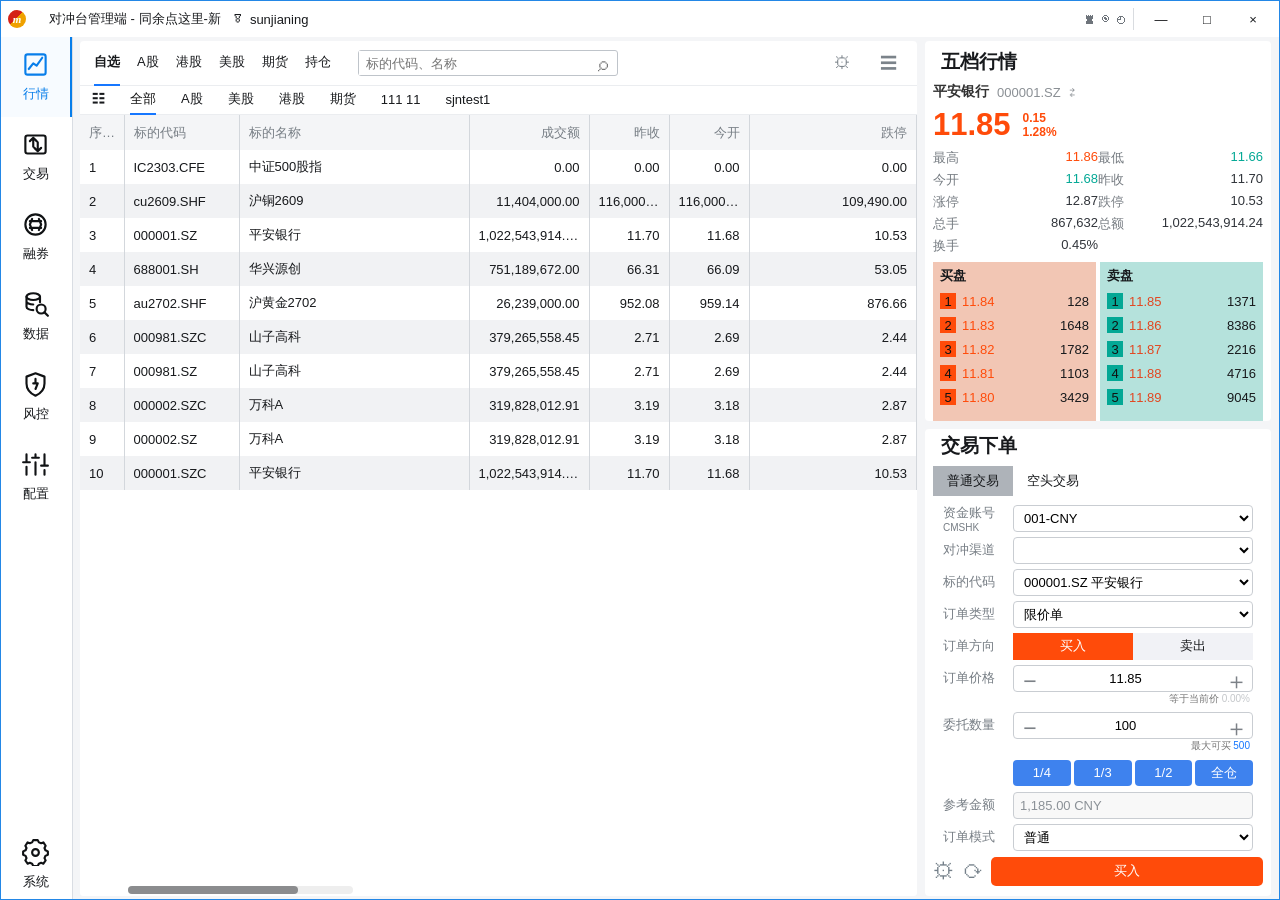
==== normal/index.html @ 076e8a4a "Update OMS field order and licence behavior" ====
<!doctype html>
<html lang="zh-CN">
  <head>
    <meta charset="UTF-8" />
    <meta name="viewport" content="width=device-width, initial-scale=1.0" />
    <title>对冲台管理端 · 普通版</title>
    <link rel="stylesheet" href="styles.css?v=20260914" />
  </head>
  <body>
    <div class="app-shell">
      <header class="titlebar">
        <span class="brand-mark">m</span>
        <span class="app-title">对冲台管理端 - 同余点这里-新</span>
        <span class="user-icon" aria-hidden="true">♙</span>
        <span class="user-name">sunjianing</span>
        <span class="title-spacer"></span>
        <span class="status-icon" aria-hidden="true">♜</span>
        <span class="status-icon" aria-hidden="true">◉</span>
        <span class="status-icon" aria-hidden="true">◴</span>
        <span class="title-divider"></span>
        <button class="window-button" aria-label="最小化">—</button>
        <button class="window-button" aria-label="最大化">□</button>
        <button class="window-button close" aria-label="关闭">×</button>
      </header>

      <div class="workspace">
        <aside class="sidebar" aria-label="主导航">
          <div class="nav-stack">
            <button class="nav-item active" data-section="行情">
              <svg viewBox="0 0 24 24" aria-hidden="true"><rect x="3" y="3" width="18" height="18" rx="2"/><path d="m6 16 4-5 3 2 5-7"/></svg>
              <span>行情</span>
            </button>
            <button class="nav-item" data-section="交易">
              <svg viewBox="0 0 24 24" aria-hidden="true"><rect x="3" y="4" width="18" height="16" rx="2"/><path d="m7 9 3-3 3 3M10 6v8M17 15l-3 3-3-3M14 18v-8"/></svg>
              <span>交易</span>
            </button>
            <button class="nav-item" data-section="融券">
              <svg viewBox="0 0 24 24" aria-hidden="true"><circle cx="12" cy="12" r="9"/><path d="M7 9h10M7 15h10M9 7l-2 5 2 5M15 7l2 5-2 5"/></svg>
              <span>融券</span>
            </button>
            <button class="nav-item" data-section="数据">
              <svg viewBox="0 0 24 24" aria-hidden="true"><ellipse cx="10" cy="5" rx="6" ry="3"/><path d="M4 5v9c0 1.7 2.7 3 6 3M16 5v5M4 9c0 1.7 2.7 3 6 3"/><circle cx="17" cy="16" r="4"/><path d="m20 19 3 3"/></svg>
              <span>数据</span>
            </button>
            <button class="nav-item" data-section="风控">
              <svg viewBox="0 0 24 24" aria-hidden="true"><path d="M12 2 4 5v6c0 5 3.4 8.8 8 11 4.6-2.2 8-6 8-11V5l-8-3Z"/><path d="M12 7v4M10 11h4l-2 5"/></svg>
              <span>风控</span>
            </button>
            <button class="nav-item" data-section="配置">
              <svg viewBox="0 0 24 24" aria-hidden="true"><path d="M4 3v7M4 14v7M12 3v3M12 10v11M20 3v10M20 17v4M1 10h6M9 6h6M17 13h6"/></svg>
              <span>配置</span>
            </button>
          </div>
          <button class="nav-item system" data-section="系统">
            <svg viewBox="0 0 24 24" aria-hidden="true"><path d="M9 3 10 1h4l1 2 2 .8 2-.8 2 3-1 2 .8 2L23 11v3l-2.2 1-.8 2 1 2-2 3-2-.8-2 .8-1 2h-4l-1-2-2-.8-2 .8-2-3 1-2-.8-2L1 14v-3l2.2-1 .8-2-1-2 2-3 2 .8L9 3Z"/><circle cx="12" cy="12" r="3"/></svg>
            <span>系统</span>
          </button>
        </aside>

        <main class="terminal">
          <section class="market-list">
            <div class="top-tabs">
              <button class="top-tab active">自选</button>
              <button class="top-tab">A股</button>
              <button class="top-tab">港股</button>
              <button class="top-tab">美股</button>
              <button class="top-tab">期货</button>
              <button class="top-tab">持仓</button>
              <label class="search-box">
                <input placeholder="标的代码、名称" />
                <span aria-hidden="true">⌕</span>
              </label>
              <span class="tab-spacer"></span>
              <button class="tool-button" aria-label="设置">⚙</button>
              <button class="tool-button" aria-label="更多">☰</button>
            </div>
            <div class="group-tabs">
              <button aria-label="列表">☷</button>
              <button class="active">全部</button>
              <button>A股</button>
              <button>美股</button>
              <button>港股</button>
              <button>期货</button>
              <button>111 11</button>
              <button>sjntest1</button>
            </div>
            <div class="quotes-table-wrap">
              <table class="quotes-table">
                <thead>
                  <tr><th>序列</th><th>标的代码</th><th>标的名称</th><th>成交额</th><th>昨收</th><th>今开</th><th>跌停</th></tr>
                </thead>
                <tbody id="quote-rows"></tbody>
              </table>
              <div class="scrollbar"><span></span></div>
            </div>
          </section>

          <aside class="right-panel">
            <section class="card quote-card">
              <h2>五档行情</h2>
              <div class="symbol-line"><strong id="quote-name">平安银行</strong><span id="quote-code">000001.SZ</span><span>⇄</span></div>
              <div class="headline-price"><strong id="last-price">11.85</strong><span><b>0.15</b><b>1.28%</b></span></div>
              <div class="quote-stats">
                <span>最高</span><b class="up">11.86</b><span>最低</span><b class="down">11.66</b>
                <span>今开</span><b class="down">11.68</b><span>昨收</span><b>11.70</b>
                <span>涨停</span><b>12.87</b><span>跌停</span><b>10.53</b>
                <span>总手</span><b>867,632</b><span>总额</span><b>1,022,543,914.24</b>
                <span>换手</span><b>0.45%</b>
              </div>
              <div class="depth-grid">
                <div class="depth-side buy-depth"><strong>买盘</strong><div id="buy-depth"></div></div>
                <div class="depth-side sell-depth"><strong>卖盘</strong><div id="sell-depth"></div></div>
              </div>
            </section>

            <section class="card order-card">
              <h2>交易下单</h2>
              <div class="trade-tabs"><button class="active">普通交易</button><button>空头交易</button></div>
              <form id="order-form" class="order-form">
                <label class="order-row"><span>资金账号 <small>CMSHK</small></span><select id="account"><option>001-CNY</option></select></label>
                <label class="order-row"><span>对冲渠道</span><select id="channel"><option value=""></option><option>DMA-01</option><option>算法路由</option></select></label>
                <label class="order-row"><span>标的代码</span><select id="security"><option value=""></option><option value="000001.SZ" selected>000001.SZ 平安银行</option><option value="600519.SH">600519.SH 贵州茅台</option><option value="430047.BJ">430047.BJ 诺思兰德</option></select></label>
                <label class="order-row"><span>订单类型</span><select id="order-type"><option value="limit">限价单</option><option value="market">市价单</option></select></label>
                <label class="order-row hidden" id="market-type-field"><span>市价类型</span><select id="market-type"><option value="">请选择市价类型</option></select></label>
                <div class="order-row"><span>订单方向</span><div class="side-switch"><button type="button" class="active buy-side" data-side="buy">买入</button><button type="button" data-side="sell">卖出</button></div></div>
                <label class="order-row" id="price-field"><span id="price-label">订单价格</span><div class="stepper"><button type="button" data-target="price" data-dir="down">−</button><input id="price" type="number" min="0" step="0.01" value="11.85"/><button type="button" data-target="price" data-dir="up">＋</button></div></label>
                <p class="price-caption" id="price-caption">等于当前价 <span>0.00%</span></p>
                <label class="order-row"><span>委托数量</span><div class="stepper"><button type="button" data-target="quantity" data-dir="down">−</button><input id="quantity" type="number" min="0" step="100" value="100"/><button type="button" data-target="quantity" data-dir="up">＋</button></div></label>
                <p class="quantity-caption">最大可买 <strong>500</strong></p>
                <div class="fraction-row"><span></span><div><button type="button" data-ratio=".25">1/4</button><button type="button" data-ratio=".333">1/3</button><button type="button" data-ratio=".5">1/2</button><button type="button" data-ratio="1">全仓</button></div></div>
                <label class="order-row hidden" id="amount-row"><span>参考金额</span><input id="amount" value="1,185.00 CNY" disabled /></label>
                <label class="order-row"><span>订单模式</span><select id="order-mode"><option>普通</option><option>HighTouch</option><option>对冲</option></select></label>
                <label class="order-row note-row"><span>备注</span><input id="remark" /></label>
              </form>
              <div class="order-footer"><button class="icon-button" aria-label="设置">⚙</button><button class="icon-button" aria-label="刷新">⟳</button><button class="place-order buy" id="place-order">买入</button></div>
            </section>
          </aside>
        </main>
      </div>
    </div>
    <div class="toast" id="toast" role="status" aria-live="polite"></div>
    <div class="confirm-backdrop hidden" id="confirm-backdrop" role="presentation">
      <section class="confirm-dialog" role="dialog" aria-modal="true" aria-labelledby="confirm-title">
        <header class="confirm-header">
          <h2 id="confirm-title">下单确认</h2>
          <button type="button" id="confirm-close" aria-label="关闭">×</button>
        </header>
        <div class="confirm-body">
          <div class="confirm-warning hidden" id="quantity-warning"></div>
          <div class="confirm-warning" id="market-warning">
            <span aria-hidden="true">△</span>
            <p>市价单成交价格存在不确定性。保护限价仅限制可接受的价格边界，实际成交价格和成交数量以柜台回报为准。</p>
          </div>
          <dl class="confirm-details">
            <div><dt>业务类型</dt><dd>普通交易</dd></div>
            <div><dt>资金账号</dt><dd id="confirm-account"></dd></div>
            <div><dt>对冲渠道</dt><dd id="confirm-channel"></dd></div>
            <div><dt>订单类型</dt><dd id="confirm-order-type"></dd></div>
            <div class="market-confirm-row"><dt>市价类型</dt><dd id="confirm-market-type"></dd></div>
            <div><dt>标的代码</dt><dd id="confirm-security"></dd></div>
            <div><dt>订单方向</dt><dd id="confirm-side" class="confirm-side"></dd></div>
            <div><dt>订单模式</dt><dd id="confirm-mode"></dd></div>
            <div><dt>备注</dt><dd id="confirm-remark"></dd></div>
          </dl>
          <div class="confirm-values" id="confirm-values"></div>
        </div>
        <footer class="confirm-actions">
          <button type="button" class="cancel" id="confirm-cancel">取消</button>
          <button type="button" class="submit buy" id="confirm-submit">买入</button>
        </footer>
      </section>
    </div>
    <script src="app.js?v=20260914"></script>
  </body>
</html>
---- normal/styles.css ----
:root {
  --blue: #1677ff;
  --orange: #ff4b0a;
  --teal: #03a895;
  --line: #d9dde3;
  --line-soft: #ebedf0;
  --text: #17191c;
  --muted: #7d838b;
  --row: #f1f2f4;
  --error: #d73b32;
}

* { box-sizing: border-box; }
.hidden { display: none !important; }
html, body { width: 100%; height: 100%; margin: 0; }
body {
  min-width: 1024px;
  min-height: 720px;
  overflow: hidden;
  color: var(--text);
  background: #f2f4f6;
  font-family: "Microsoft YaHei UI", "Microsoft YaHei", Arial, sans-serif;
  font-size: 13px;
}
button, input, select { font: inherit; }
button { color: inherit; }

.app-shell { width: 100vw; height: 100vh; overflow: hidden; border: 1px solid #2387e6; background: #fff; }
.titlebar { height: 36px; display: flex; align-items: center; gap: 8px; padding: 0 7px; background: #fff; user-select: none; }
.brand-mark { width: 18px; height: 18px; display: grid; place-items: center; border-radius: 50%; color: #fff; background: linear-gradient(135deg, #d42016 0 46%, #efa100 47%); font: italic 700 11px Georgia, serif; }
.app-title { margin-left: 15px; }
.user-icon { margin-left: 4px; font-size: 17px; transform: rotate(180deg); }
.title-spacer { flex: 1; }
.status-icon { color: #6e747b; font-size: 16px; }
.title-divider { width: 1px; height: 22px; background: #d9dce0; }
.window-button { width: 38px; height: 34px; padding: 0; border: 0; background: transparent; cursor: pointer; }
.window-button:hover { background: #edf0f3; }
.window-button.close:hover { color: #fff; background: #d73b32; }

.workspace { height: calc(100vh - 37px); display: flex; min-height: 0; }
.sidebar { width: 72px; flex: 0 0 72px; display: flex; flex-direction: column; justify-content: space-between; border-right: 1px solid var(--line); background: #fff; }
.nav-stack { display: flex; flex-direction: column; }
.nav-item { width: 71px; height: 80px; display: flex; flex-direction: column; align-items: center; justify-content: center; gap: 7px; padding: 0; border: 0; border-right: 2px solid transparent; background: transparent; cursor: pointer; }
.nav-item svg { width: 27px; height: 27px; fill: none; stroke: #101214; stroke-width: 1.9; stroke-linecap: round; stroke-linejoin: round; }
.nav-item.active { color: #087eea; border-right-color: #087eea; background: #f7fbff; }
.nav-item.active svg { stroke: #087eea; }
.nav-item:hover:not(.active) { background: #f5f6f8; }
.nav-item.system { height: 70px; }

.terminal { flex: 1; min-width: 0; min-height: 0; display: grid; grid-template-columns: minmax(650px, 1fr) 346px; gap: 8px; padding: 4px 8px 4px 7px; background: #f4f5f7; }
.market-list { min-width: 0; min-height: 0; display: flex; flex-direction: column; overflow: hidden; border-radius: 4px; background: #fff; }
.top-tabs { height: 45px; flex: 0 0 45px; display: flex; align-items: center; gap: 17px; padding: 0 14px; border-bottom: 1px solid var(--line-soft); }
.top-tab, .group-tabs button, .tool-button { border: 0; background: transparent; cursor: pointer; }
.top-tab { height: 45px; padding: 0; border-bottom: 2px solid transparent; }
.top-tab.active { border-bottom-color: var(--blue); font-weight: 600; }
.search-box { width: 260px; height: 26px; display: flex; align-items: center; margin-left: 10px; border: 1px solid #bfc4ca; border-radius: 3px; }
.search-box input { min-width: 0; flex: 1; height: 24px; padding: 2px 7px; border: 0; outline: 0; }
.search-box span { width: 28px; color: #777; font-size: 20px; text-align: center; }
.tab-spacer { flex: 1; }
.tool-button { color: #7b838a; font-size: 17px; }
.group-tabs { height: 29px; flex: 0 0 29px; display: flex; align-items: center; gap: 25px; padding: 0 12px; border-bottom: 1px solid var(--line-soft); }
.group-tabs button { height: 29px; padding: 0; border-bottom: 2px solid transparent; white-space: nowrap; }
.group-tabs button.active { color: #111; border-bottom-color: var(--blue); }

.quotes-table-wrap { min-height: 0; flex: 1; position: relative; overflow: auto; background: #fff; }
.quotes-table { width: 100%; min-width: 820px; border-collapse: collapse; table-layout: fixed; }
.quotes-table th { height: 35px; color: #777e85; background: #f4f5f7; font-weight: 400; }
.quotes-table th, .quotes-table td { padding: 0 9px; overflow: hidden; white-space: nowrap; text-overflow: ellipsis; border-right: 1px solid #d3d7dc; text-align: right; }
.quotes-table th:first-child, .quotes-table td:first-child { width: 44px; text-align: left; }
.quotes-table th:nth-child(2), .quotes-table td:nth-child(2) { width: 115px; text-align: left; }
.quotes-table th:nth-child(3), .quotes-table td:nth-child(3) { width: 230px; text-align: left; }
.quotes-table th:nth-child(4), .quotes-table td:nth-child(4) { width: 120px; }
.quotes-table th:nth-child(5), .quotes-table td:nth-child(5), .quotes-table th:nth-child(6), .quotes-table td:nth-child(6) { width: 80px; }
.quotes-table tr { height: 34px; cursor: pointer; }
.quotes-table tbody tr:nth-child(even) { background: var(--row); }
.quotes-table tbody tr:hover, .quotes-table tbody tr.selected { background: #e8f2ff; }
.scrollbar { position: absolute; left: 48px; bottom: 2px; width: 225px; height: 8px; border-radius: 4px; background: #eee; }
.scrollbar span { display: block; width: 170px; height: 8px; border-radius: 4px; background: #8b8c8e; }

.right-panel { min-height: 0; display: flex; flex-direction: column; gap: 8px; }
.card { min-height: 0; overflow: hidden; border-radius: 4px; background: #fff; }
.card h2 { height: 42px; margin: 0; padding: 10px 8px; font-size: 19px; line-height: 22px; }
.quote-card { flex: 0 0 380px; padding: 0 8px 8px; }
.symbol-line { display: flex; align-items: center; gap: 8px; color: #8a8f94; }
.symbol-line strong { color: #333; font-size: 14px; }
.headline-price { height: 48px; display: flex; align-items: center; gap: 12px; color: var(--orange); }
.headline-price > strong { font-size: 31px; }
.headline-price span { display: flex; flex-direction: column; font-size: 12px; }
.quote-stats { display: grid; grid-template-columns: 38px 1fr 38px 1fr; row-gap: 4px; color: #757b81; }
.quote-stats b { color: #30343a; text-align: right; font-weight: 400; }
.quote-stats .up { color: var(--orange); }
.quote-stats .down { color: var(--teal); }
.depth-grid { height: 160px; display: grid; grid-template-columns: 1fr 1fr; gap: 4px; margin-top: 7px; }
.depth-side { padding: 5px 7px; }
.depth-side > strong { display: block; margin-bottom: 4px; }
.buy-depth { background: #f2c6b4; }
.sell-depth { background: #b5e2dc; }
.depth-row { height: 24px; display: grid; grid-template-columns: 22px 1fr 1fr; align-items: center; }
.depth-row i { width: 16px; height: 16px; display: grid; place-items: center; color: #111; background: var(--orange); font-style: normal; }
.sell-depth .depth-row i { background: var(--teal); }
.depth-row b { color: var(--orange); font-weight: 400; }
.sell-depth .depth-row b { color: #e24620; }
.depth-row span { text-align: right; }

.order-card { flex: 1; display: flex; flex-direction: column; padding: 0 8px 7px; }
.order-card h2 { flex: 0 0 37px; height: 37px; padding-top: 6px; }
.trade-tabs { height: 30px; flex: 0 0 30px; display: flex; }
.trade-tabs button { width: 80px; height: 30px; border: 0; background: transparent; cursor: pointer; }
.trade-tabs button.active { background: #aeb3b9; }
.order-form { min-height: 0; flex: 1; overflow-y: auto; padding: 6px 10px 3px; }
.order-row { min-height: 32px; display: grid; grid-template-columns: 70px 1fr; align-items: center; gap: 0; }
.order-row > span { color: #777e85; }
.order-row small { display: block; font-size: 10px; }
.order-row select, .order-row input { width: 100%; height: 27px; padding: 2px 6px; border: 1px solid #c9cdd2; border-radius: 4px; outline: 0; background: #fff; }
.order-row select:focus, .order-row input:focus { border-color: var(--blue); }
#security.field-error,
#security.field-error:focus { border-color: #d83a34; box-shadow: 0 0 0 1px rgb(216 58 52 / 24%); }
.order-row input:disabled { color: #8b9197; background: #f8f8f8; }
.side-switch { height: 27px; display: grid; grid-template-columns: 1fr 1fr; background: #f1f2f6; }
.side-switch button { border: 0; background: transparent; cursor: pointer; }
.side-switch .buy-side.active { color: #fff; background: var(--orange); }
.side-switch button[data-side="sell"].active { color: #fff; background: var(--teal); }
.stepper { height: 27px; display: grid; grid-template-columns: 32px 1fr 32px; border: 1px solid #c9cdd2; border-radius: 4px; background: #fff; }
.stepper button { padding: 0; border: 0; background: transparent; color: #7c8187; font-size: 23px; cursor: pointer; }
.stepper input { height: 25px; border: 0; border-radius: 0; text-align: center; }
.price-caption, .quantity-caption { height: 15px; margin: -2px 0 2px; padding-right: 3px; color: #777; font-size: 10px; text-align: right; }
.price-caption span { color: #c4c7ca; }
.quantity-caption strong { color: var(--blue); font-weight: 400; }
.fraction-row { min-height: 33px; display: grid; grid-template-columns: 70px 1fr; align-items: center; }
.fraction-row > div { display: grid; grid-template-columns: repeat(4, 1fr); gap: 3px; }
.fraction-row button { height: 26px; border: 0; border-radius: 4px; color: #fff; background: #3e82ee; cursor: pointer; }
.note-row { padding-top: 2px; }
.order-footer { height: 36px; flex: 0 0 36px; display: flex; align-items: center; gap: 8px; }
.icon-button { width: 21px; padding: 0; border: 0; color: #75808a; background: transparent; font-size: 22px; cursor: pointer; }
.place-order { flex: 1; height: 29px; border: 0; border-radius: 5px; color: #fff; cursor: pointer; }
.place-order.buy { background: var(--orange); }
.place-order.sell { background: var(--teal); }

.toast { position: fixed; top: 49px; right: 17px; z-index: 50; min-width: 220px; max-width: 360px; padding: 11px 15px; border: 1px solid #20272e; border-radius: 4px; color: #fff; background: #29313a; box-shadow: 0 3px 12px rgb(0 0 0 / 25%); font-weight: 600; opacity: 0; transform: translateX(12px); pointer-events: none; transition: .18s ease; }
.toast.error { border-color: #a72e27; background: var(--error); box-shadow: 0 3px 12px rgb(117 20 15 / 35%); }
.toast.show { opacity: 1; transform: translateX(0); }

.confirm-backdrop { position: fixed; inset: 0; z-index: 80; display: grid; place-items: center; padding: 24px; background: rgb(5 9 16 / 46%); }
.confirm-dialog { width: 338px; max-height: calc(100vh - 40px); overflow: hidden; border: 1px solid #2b3644; border-radius: 10px; color: #f4f6f8; background: #10131a; box-shadow: 0 18px 48px rgb(0 0 0 / 42%); }
.confirm-header { height: 43px; display: flex; align-items: center; padding: 0 15px; border-bottom: 1px solid #202630; }
.confirm-header h2 { margin: 0; font-size: 16px; font-weight: 600; }
.confirm-header button { width: 32px; height: 32px; margin-left: auto; border: 0; color: #c7ccd3; background: transparent; font-size: 20px; cursor: pointer; }
.confirm-header button:hover { color: #fff; }
.confirm-body { max-height: calc(100vh - 150px); overflow-y: auto; padding: 12px 16px 4px; }
.confirm-warning { display: flex; gap: 9px; margin-bottom: 10px; padding: 10px; border-radius: 5px; color: #ff851b; background: #432a1c; line-height: 1.65; }
.confirm-warning span { flex: 0 0 auto; font-size: 20px; line-height: 20px; }
.confirm-warning p { margin: 0; }
.confirm-details { margin: 14px 0 9px; }
.confirm-details > div { min-height: 32px; display: grid; grid-template-columns: 120px 1fr; align-items: center; }
.confirm-details dt { color: #9ca3ad; }
.confirm-details dd { margin: 0; overflow-wrap: anywhere; }
.confirm-details .confirm-side.buy { color: var(--orange); }
.confirm-details .confirm-side.sell { color: #29c5b1; }
.confirm-values { display: grid; grid-template-columns: repeat(2, minmax(0, 1fr)); gap: 14px; padding: 12px 0 15px; border-top: 1px solid #2a3039; }
.confirm-values:has(> div:nth-child(3)) { grid-template-columns: .75fr .75fr 1.35fr; }
.confirm-values div { min-width: 0; }
.confirm-values span { display: block; margin-bottom: 12px; color: #9ca3ad; white-space: nowrap; }
.confirm-values strong { display: block; color: #f2f4f7; font-size: 15px; font-weight: 500; white-space: nowrap; }
.confirm-values div:last-child strong { color: #ff9c45; }
.confirm-actions { display: grid; grid-template-columns: 1fr 1fr; gap: 10px; padding: 10px 16px 14px; }
.confirm-actions button { height: 32px; border: 0; border-radius: 3px; color: #fff; cursor: pointer; }
.confirm-actions .cancel { background: #85888d; }
.confirm-actions .submit.buy { background: var(--orange); }
.confirm-actions .submit.sell { background: var(--teal); }

@media (max-height: 820px) {
  .nav-item { height: 68px; }
  .quote-card { flex-basis: 340px; }
  .card h2 { height: 34px; padding-top: 6px; font-size: 17px; }
  .headline-price { height: 40px; }
  .depth-grid { height: 140px; }
  .depth-row { height: 20px; }
  .order-form { padding-top: 3px; }
  .order-row { min-height: 30px; }
  .fraction-row { min-height: 30px; }
}

@media (max-width: 1100px) {
  .terminal { grid-template-columns: minmax(560px, 1fr) 330px; }
  .top-tabs { gap: 10px; }
  .search-box { width: 200px; }
}
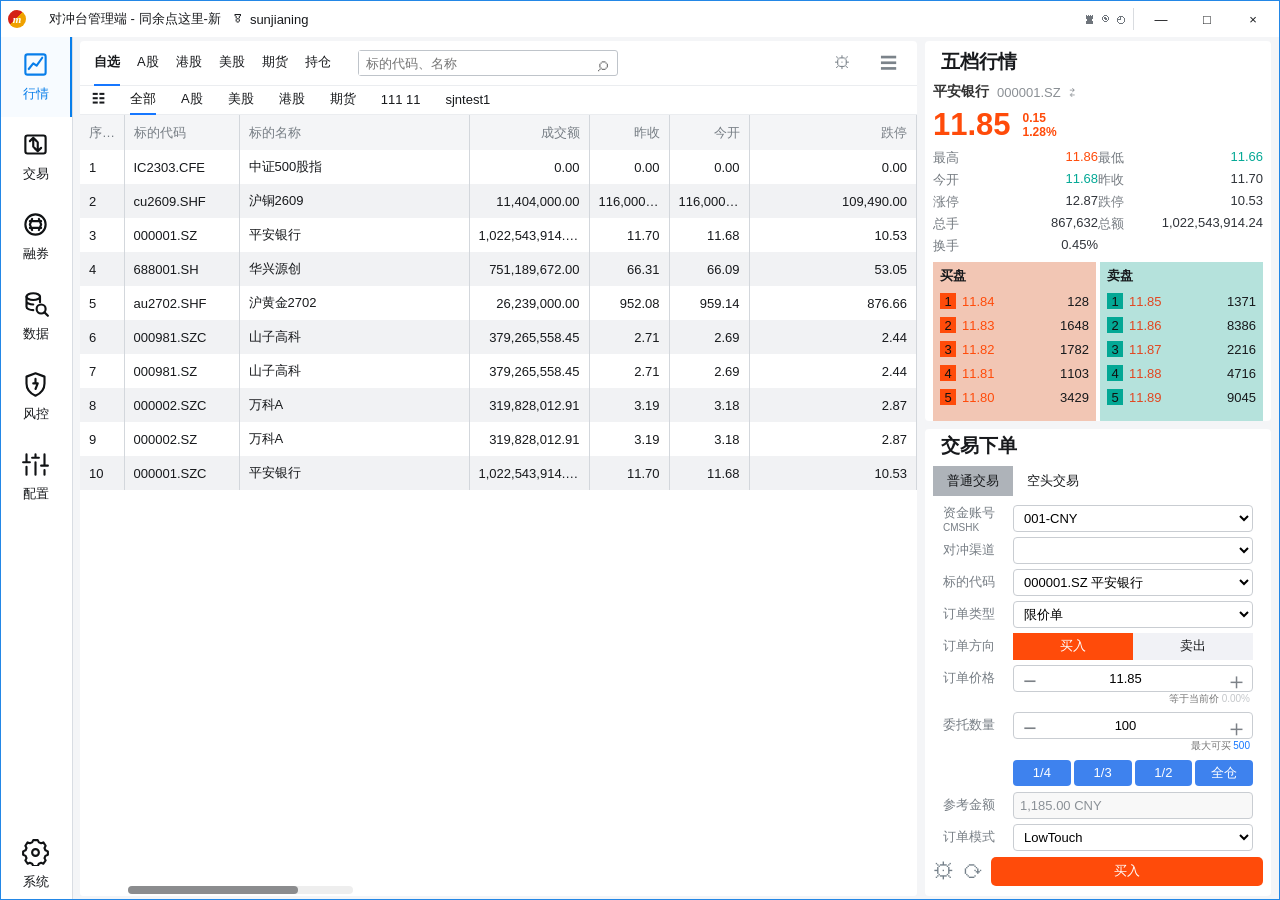
==== commit 18081e67: "Add order query fields to both OMS prototypes" ====
--- a/normal/index.html
+++ b/normal/index.html
@@ -4,7 +4,7 @@
     <meta charset="UTF-8" />
     <meta name="viewport" content="width=device-width, initial-scale=1.0" />
     <title>对冲台管理端 · 普通版</title>
-    <link rel="stylesheet" href="styles.css?v=20260914" />
+    <link rel="stylesheet" href="styles.css?v=20260920a" />
   </head>
   <body>
     <div class="app-shell">
@@ -57,7 +57,7 @@
           </button>
         </aside>
 
-        <main class="terminal">
+        <main class="terminal" id="market-terminal">
           <section class="market-list">
             <div class="top-tabs">
               <button class="top-tab active">自选</button>
@@ -121,7 +121,7 @@
                 <label class="order-row"><span>对冲渠道</span><select id="channel"><option value=""></option><option>DMA-01</option><option>算法路由</option></select></label>
                 <label class="order-row"><span>标的代码</span><select id="security"><option value=""></option><option value="000001.SZ" selected>000001.SZ 平安银行</option><option value="600519.SH">600519.SH 贵州茅台</option><option value="430047.BJ">430047.BJ 诺思兰德</option></select></label>
                 <label class="order-row"><span>订单类型</span><select id="order-type"><option value="limit">限价单</option><option value="market">市价单</option></select></label>
-                <label class="order-row hidden" id="market-type-field"><span>市价类型</span><select id="market-type"><option value="">请选择市价类型</option></select></label>
+                <label class="order-row hidden" id="market-type-field"><span>委托策略</span><select id="market-type"><option value="">请选择委托策略</option></select></label>
                 <div class="order-row"><span>订单方向</span><div class="side-switch"><button type="button" class="active buy-side" data-side="buy">买入</button><button type="button" data-side="sell">卖出</button></div></div>
                 <label class="order-row" id="price-field"><span id="price-label">订单价格</span><div class="stepper"><button type="button" data-target="price" data-dir="down">−</button><input id="price" type="number" min="0" step="0.01" value="11.85"/><button type="button" data-target="price" data-dir="up">＋</button></div></label>
                 <p class="price-caption" id="price-caption">等于当前价 <span>0.00%</span></p>
@@ -129,13 +129,94 @@
                 <p class="quantity-caption">最大可买 <strong>500</strong></p>
                 <div class="fraction-row"><span></span><div><button type="button" data-ratio=".25">1/4</button><button type="button" data-ratio=".333">1/3</button><button type="button" data-ratio=".5">1/2</button><button type="button" data-ratio="1">全仓</button></div></div>
                 <label class="order-row hidden" id="amount-row"><span>参考金额</span><input id="amount" value="1,185.00 CNY" disabled /></label>
-                <label class="order-row"><span>订单模式</span><select id="order-mode"><option>普通</option><option>HighTouch</option><option>对冲</option></select></label>
+                <label class="order-row"><span>订单模式</span><select id="order-mode"><option>HighTouch</option><option selected>LowTouch</option></select></label>
                 <label class="order-row note-row"><span>备注</span><input id="remark" /></label>
               </form>
               <div class="order-footer"><button class="icon-button" aria-label="设置">⚙</button><button class="icon-button" aria-label="刷新">⟳</button><button class="place-order buy" id="place-order">买入</button></div>
             </section>
           </aside>
         </main>
+
+        <main class="orders-workspace hidden" id="orders-workspace">
+          <section class="orders-card">
+            <header class="orders-title">委托列表</header>
+            <div class="orders-tabs">
+              <button class="active">全部</button>
+              <button>600315</button>
+              <button aria-label="关闭页签">×</button>
+              <button aria-label="新增页签">＋</button>
+            </div>
+            <div class="orders-filters">
+              <select><option>交易对手名称</option></select>
+              <select><option>资金账号名称</option></select>
+              <select><option>标的代码</option></select>
+              <select><option>订单模式</option><option>HighTouch</option><option>LowTouch</option></select>
+              <select><option>订单状态</option></select>
+              <button class="outline-blue">展开⌄</button>
+              <button class="primary-blue">筛选</button>
+            </div>
+            <div class="orders-actions">
+              <button>撤单</button>
+              <button class="danger">全撤</button>
+              <button class="primary-blue" id="batch-order-open">批量下单</button>
+            </div>
+            <div class="orders-table-wrap">
+              <table class="orders-table">
+                <thead>
+                  <tr>
+                    <th>序列</th><th>操作</th><th>订单方向</th><th>订单状态</th><th>业务类型</th><th>资金账号名称</th><th>订单类型</th><th>委托策略</th><th>标的代码</th><th>标的名称</th><th>委托价格</th><th>保护限价</th><th>委托数量</th><th>订单模式</th><th>导入结果</th>
+                  </tr>
+                </thead>
+                <tbody id="orders-list-body">
+                  <tr><td>1</td><td><button>修改</button></td><td class="sell-text">卖出</td><td>已成</td><td>普通交易</td><td>80882048购买力账号</td><td>限价单</td><td></td><td>600009</td><td>上海机场</td><td>22.85</td><td></td><td>10,000</td><td>LowTouch</td><td></td></tr>
+                  <tr id="hightouch-order-row"><td>2</td><td id="hightouch-actions"><button data-ht-action="accept">确认</button><button data-ht-action="cancel">撤单</button></td><td class="buy-text">买入</td><td class="pending-status">待报</td><td>普通交易</td><td>牛定于购买力账号</td><td>市价单</td><td>即时成交剩余撤销</td><td>000001</td><td>平安银行</td><td>市价</td><td></td><td>600</td><td>HighTouch</td><td></td></tr>
+                </tbody>
+              </table>
+            </div>
+            <footer class="orders-pagination">第 1 / 2 页, 共 36 条　20条/页　‹　›</footer>
+          </section>
+          <div class="orders-bottom-grid">
+            <section><header>对冲委托订单</header><div class="empty-table-head">序列　　操作　　　　子单编号　　　　标的代码　　　　标的名称</div></section>
+            <section><header>对冲成交列表</header><div class="empty-table-head">序列　　标的代码　　　　成交编号　　　　成交价格　　　　成交数量</div></section>
+            <section><header>五档行情</header><div class="orders-quote"><strong>平安银行</strong><span>000001.SZ</span><b>11.70</b></div></section>
+          </div>
+        </main>
+
+        <main class="data-workspace hidden" id="data-workspace">
+          <section class="data-query-card">
+            <nav class="data-tabs" aria-label="数据模块导航">
+              <button>资金管理</button><button>持仓信息</button><button>汇率管理</button><button>保证金比例</button><button>成交查询</button><button>对冲持仓</button><button>交易日</button><button class="active">订单查询</button><button>券池持仓</button><button>额度明细</button><button>融券申请查询</button>
+            </nav>
+            <div class="data-query-filters">
+              <div class="quick-dates"><button>今天</button><button>昨天</button><button>最近7天</button><button>最近1个月</button></div>
+              <label>从<input type="date" value="2026-08-21" /></label>
+              <label>到<input type="date" value="2026-09-20" /></label>
+              <select><option>标的代码</option></select>
+              <select><option>交易对手名称</option></select>
+              <select><option>业务类型</option></select>
+              <select><option>订单类型</option><option>限价单</option><option>市价单</option></select>
+              <select><option>订单模式</option><option>HighTouch</option><option>LowTouch</option></select>
+              <button class="data-filter-more">筛选其他条件</button>
+              <button class="data-search">查询</button>
+            </div>
+            <div class="data-query-table-wrap">
+              <table class="data-query-table">
+                <thead><tr><th>序列</th><th>日期</th><th>委托时间</th><th>委托编号</th><th>客户名称</th><th>交易对手名称</th><th>资金账号名称</th><th>标的代码</th><th>标的名称</th><th>交易市场</th><th>订单方向</th><th>委托价格</th><th>委托数量</th><th>订单类型</th><th>委托策略</th><th>保护限价</th><th>订单模式</th><th>订单状态</th><th>业务类型</th><th>下单人</th><th>订单属性</th><th>备注</th><th>反馈信息</th><th>订单信息</th></tr></thead>
+                <tbody>
+                  <tr><td>1</td><td>20260918</td><td>19:40:12</td><td>4076065867362357110</td><td>test167117</td><td>167117</td><td>167117-CNY</td><td><b class="market-code">SH</b> 600519</td><td>贵州茅台</td><td>沪深</td><td class="buy-text">买入</td><td>市价</td><td>300</td><td><span class="order-pill">市价单</span></td><td>最优5档即时成交剩余撤销</td><td>1,730.00</td><td>HighTouch</td><td>已报</td><td>普通交易</td><td>sunjianing</td><td>对冲委托</td><td></td><td></td><td></td></tr>
+                  <tr><td>2</td><td>20260918</td><td>19:28:54</td><td>3447051908951328597</td><td>test167117</td><td>167117</td><td>167117-CNY</td><td><b class="market-code sz">SZ</b> 000001</td><td>平安银行</td><td>沪深</td><td class="sell-text">卖出</td><td>市价</td><td>600</td><td><span class="order-pill">市价单</span></td><td>即时成交剩余撤销</td><td></td><td>LowTouch</td><td>已成</td><td>普通交易</td><td>sunjianing</td><td>对冲委托</td><td></td><td></td><td></td></tr>
+                  <tr><td>3</td><td>20260918</td><td>19:15:03</td><td>4803841040056274240</td><td>9099</td><td>99990109</td><td>99990109购买力账号</td><td><b class="market-code">SH</b> 600009</td><td>上海机场</td><td>沪深</td><td class="buy-text">买入</td><td>22.85</td><td>10,000</td><td><span class="order-pill">限价单</span></td><td></td><td></td><td>LowTouch</td><td>已成</td><td>普通交易</td><td>sunjianing</td><td>对冲委托</td><td></td><td></td><td></td></tr>
+                  <tr><td>4</td><td>20260918</td><td>18:05:16</td><td>3204550658652655493</td><td>9099</td><td>99990109</td><td>99990109购买力账号</td><td><b class="market-code">SH</b> 600099</td><td>林海股份</td><td>沪深</td><td class="sell-text">卖出</td><td>9.92</td><td>18,000</td><td><span class="order-pill">限价单</span></td><td></td><td></td><td>LowTouch</td><td>已成</td><td>普通交易</td><td>sunjianing</td><td>对冲委托</td><td></td><td></td><td></td></tr>
+                  <tr><td>5</td><td>20260918</td><td>17:59:00</td><td>5241393609372812044</td><td>History_Bond</td><td>80882048</td><td>80882048购买力账号</td><td><b class="market-code bj">BJ</b> 430047</td><td>诺思兰德</td><td>北交所</td><td class="buy-text">买入</td><td>市价</td><td>800</td><td><span class="order-pill">市价单</span></td><td>对手方最优价格</td><td>18.60</td><td>HighTouch</td><td>待报</td><td>普通交易</td><td>sunjianing</td><td>对冲委托</td><td></td><td></td><td></td></tr>
+                </tbody>
+              </table>
+            </div>
+            <footer class="data-query-footer">
+              <div>汇总方式：<label><input type="radio" name="normal-summary" checked /> 委托单笔</label><label><input type="radio" name="normal-summary" /> 标的代码+订单方向</label><label><input type="radio" name="normal-summary" /> 标的代码+订单方向+业务类型</label><label><input type="radio" name="normal-summary" /> 标的代码+订单方向+日期</label></div>
+              <strong>合计：</strong><span>委托数量：29,700　成交数量：28,900　成交金额：752,877,149.68 CNY</span>
+            </footer>
+          </section>
+        </main>
       </div>
     </div>
     <div class="toast" id="toast" role="status" aria-live="polite"></div>
@@ -156,7 +237,7 @@
             <div><dt>资金账号</dt><dd id="confirm-account"></dd></div>
             <div><dt>对冲渠道</dt><dd id="confirm-channel"></dd></div>
             <div><dt>订单类型</dt><dd id="confirm-order-type"></dd></div>
-            <div class="market-confirm-row"><dt>市价类型</dt><dd id="confirm-market-type"></dd></div>
+            <div class="market-confirm-row"><dt>委托策略</dt><dd id="confirm-market-type"></dd></div>
             <div><dt>标的代码</dt><dd id="confirm-security"></dd></div>
             <div><dt>订单方向</dt><dd id="confirm-side" class="confirm-side"></dd></div>
             <div><dt>订单模式</dt><dd id="confirm-mode"></dd></div>
@@ -170,6 +251,129 @@
         </footer>
       </section>
     </div>
-    <script src="app.js?v=20260914"></script>
+    <div class="batch-backdrop hidden" id="batch-backdrop" role="presentation">
+      <section class="batch-dialog" role="dialog" aria-modal="true" aria-labelledby="batch-title">
+        <header class="batch-header">
+          <h2 id="batch-title">批量下单</h2>
+          <button type="button" id="batch-close" aria-label="关闭">×</button>
+        </header>
+        <div class="batch-body">
+          <div class="batch-file-row">
+            <a class="template-download" href="assets/批量下单模板-委托策略.xlsx" download>下载模板</a>
+            <label class="file-picker">选择文件<input id="batch-file" type="file" accept=".xlsx" /></label>
+            <span id="batch-file-name">未选择文件</span>
+          </div>
+          <div class="batch-preview hidden" id="batch-preview">
+            <div class="batch-summary"><strong>3</strong> 笔订单待导入</div>
+            <div class="batch-preview-table-wrap">
+              <table class="batch-preview-table">
+                <thead><tr><th>行号</th><th>业务类型</th><th>资金账号名称</th><th>订单类型</th><th>委托策略</th><th>标的代码</th><th>订单方向</th><th>委托价格</th><th>保护限价</th><th>委托数量</th><th>订单模式</th><th>校验结果</th></tr></thead>
+                <tbody id="batch-preview-body"></tbody>
+              </table>
+            </div>
+          </div>
+        </div>
+        <footer class="batch-actions">
+          <button type="button" id="batch-cancel">取消</button>
+          <button type="button" class="primary-blue" id="batch-import" disabled>确认导入</button>
+        </footer>
+      </section>
+    </div>
+    <div class="ht-backdrop hidden" id="ht-order-backdrop" role="presentation">
+      <section class="ht-order-dialog" role="dialog" aria-modal="true" aria-labelledby="ht-order-title">
+        <header class="dark-dialog-header">
+          <h2 id="ht-order-title">订单确认</h2>
+          <button type="button" data-close="ht-order-backdrop" aria-label="关闭">×</button>
+        </header>
+        <div class="ht-order-body">
+          <h3>交易要素</h3>
+          <dl class="ht-order-details">
+            <div><dt>资金账号</dt><dd>P2262403045</dd></div>
+            <div><dt>对冲渠道</dt><dd>QFII</dd></div>
+            <div><dt>订单类型</dt><dd>市价单</dd></div>
+            <div><dt>委托策略</dt><dd>即时成交剩余撤销</dd></div>
+            <div><dt>策略名称</dt><dd>20260819_QFII</dd></div>
+            <div><dt>币种</dt><dd>CNY</dd></div>
+            <div><dt>证券代码</dt><dd>000001</dd></div>
+            <div><dt>数量</dt><dd>600</dd></div>
+            <div><dt>订单方向</dt><dd class="buy-text">买入</dd></div>
+            <div><dt>算法类型</dt><dd>None</dd></div>
+            <div><dt>订单模式</dt><dd>HighTouch</dd></div>
+            <div><dt>手工成交</dt><dd>否</dd></div>
+            <div><dt>备注</dt><dd></dd></div>
+          </dl>
+        </div>
+        <footer class="dark-dialog-actions three-actions">
+          <button type="button" class="danger" id="ht-reject">拒绝</button>
+          <button type="button" class="primary" id="ht-submit">确定</button>
+          <button type="button" data-close="ht-order-backdrop">取消</button>
+        </footer>
+      </section>
+    </div>
+    <div class="ht-backdrop hidden" id="split-backdrop" role="presentation">
+      <section class="split-dialog" role="dialog" aria-modal="true" aria-labelledby="split-title">
+        <header class="dark-dialog-header">
+          <h2 id="split-title">拆单信息录入</h2>
+          <button type="button" data-close="split-backdrop" aria-label="关闭">×</button>
+        </header>
+        <div class="split-context">框架名称：20260819_QFII　客户名称：牛定于　资金账号名称：牛定于购买力账号　标的代码：000001　证券类型：STOCK　币种：CNY　方向：Buy　价格：市价</div>
+        <div class="split-body">
+          <section class="split-section split-detail-section">
+            <header><h3>拆单明细</h3><button type="button" class="primary" id="split-add">新增</button></header>
+            <div class="split-table-wrap">
+              <table class="split-table">
+                <thead><tr><th>证券代码</th><th>订单类型</th><th>委托策略</th><th>证券类型</th><th>币种</th><th>方向</th><th>状态</th><th>价格</th><th>保护限价</th><th>数量</th><th>对冲渠道</th><th>自定义渠道</th><th>渠道可用持仓</th><th>订单模式</th><th>算法参数</th><th>备注</th><th>操作</th></tr></thead>
+                <tbody id="split-detail-body"></tbody>
+              </table>
+            </div>
+          </section>
+          <section class="split-section hedge-section">
+            <header><h3>对冲持仓</h3></header>
+            <div class="split-table-wrap">
+              <table class="split-table hedge-table">
+                <thead><tr><th>证券代码</th><th>持仓类型</th><th>对冲渠道</th><th>自定义渠道</th><th>对冲资金账号</th><th>期初数量</th><th>日间开仓数量</th><th>日间平仓数量</th><th>可用持仓数量</th><th>当前持仓数量</th></tr></thead>
+                <tbody><tr><td>000001</td><td>多头</td><td>BBGFIX</td><td>QFII</td><td>TESTCMHK</td><td>2700</td><td>0</td><td>0</td><td>2700</td><td>2700</td></tr></tbody>
+              </table>
+            </div>
+          </section>
+        </div>
+        <footer class="dark-dialog-actions">
+          <button type="button" class="primary" id="split-confirm">确认</button>
+          <button type="button" data-close="split-backdrop">取消</button>
+        </footer>
+      </section>
+    </div>
+    <div class="ht-backdrop nested hidden" id="split-add-backdrop" role="presentation">
+      <section class="split-add-dialog" role="dialog" aria-modal="true" aria-labelledby="split-add-title">
+        <header class="dark-dialog-header">
+          <h2 id="split-add-title">新增拆单</h2>
+          <button type="button" data-close="split-add-backdrop" aria-label="关闭">×</button>
+        </header>
+        <div class="split-add-body">
+          <h3>交易要素</h3>
+          <div class="split-add-form">
+            <label><span>资金账号</span><input value="牛定于购买力账号" disabled /></label>
+            <label><span>对冲渠道</span><select><option>QFII</option></select></label>
+            <label><span>订单类型</span><select id="split-order-type"><option value="market">市价单</option><option value="limit">限价单</option></select></label>
+            <label id="split-market-type-row"><span>委托策略</span><select><option>即时成交剩余撤销</option><option>最优五档即时成交剩余撤销</option><option>对手方最优价格</option><option>本方最优价格</option><option>全额成交或撤销</option></select></label>
+            <label><span>策略名称</span><input value="20260819_QFII" disabled /></label>
+            <label><span>币种</span><input value="CNY" disabled /></label>
+            <label><span>证券代码</span><input value="000001" disabled /></label>
+            <label><span>数量</span><input id="split-quantity" type="number" min="1" value="600" /></label>
+            <label id="split-price-row" class="hidden"><span>价格</span><input id="split-price" type="number" min="0" step="0.01" /></label>
+            <label><span>订单方向</span><input value="买入" disabled /></label>
+            <label><span>算法类型</span><select><option>None</option></select></label>
+            <label><span>订单模式</span><select><option>HighTouch</option></select></label>
+            <label><span>手工成交</span><input class="check-input" type="checkbox" /></label>
+            <label><span>备注</span><input /></label>
+          </div>
+        </div>
+        <footer class="dark-dialog-actions">
+          <button type="button" class="primary" id="split-add-confirm">确定</button>
+          <button type="button" data-close="split-add-backdrop">取消</button>
+        </footer>
+      </section>
+    </div>
+    <script src="app.js?v=20260920a"></script>
   </body>
 </html>
--- a/normal/styles.css
+++ b/normal/styles.css
@@ -136,31 +136,264 @@
 .place-order.buy { background: var(--orange); }
 .place-order.sell { background: var(--teal); }
 
+.orders-workspace { flex: 1; min-width: 0; min-height: 0; display: grid; grid-template-rows: minmax(390px, 1fr) minmax(220px, .8fr); gap: 7px; padding: 0 7px 7px; color: #24282e; background: #eef1f4; }
+.orders-card, .orders-bottom-grid > section { min-width: 0; min-height: 0; overflow: hidden; border: 1px solid #d9dde3; border-radius: 5px; background: #fff; }
+.orders-title, .orders-bottom-grid header { height: 31px; display: flex; align-items: center; padding: 0 10px; border-bottom: 1px solid #d9dde3; color: #20242a; font-weight: 600; }
+.orders-tabs { height: 35px; display: flex; align-items: center; gap: 4px; padding: 3px 10px; border-bottom: 1px solid #e3e6ea; }
+.orders-tabs button { height: 27px; min-width: 44px; padding: 0 12px; border: 0; color: #3d424a; background: transparent; cursor: pointer; }
+.orders-tabs button.active { color: #1677ff; background: #e9f2ff; }
+.orders-filters { height: 37px; display: flex; align-items: center; gap: 7px; padding: 4px 10px; }
+.orders-filters select { width: 190px; height: 27px; padding: 0 9px; border: 1px solid #c9cdd2; border-radius: 3px; color: #626871; background: #fff; }
+.orders-filters button, .orders-actions button { height: 28px; border: 1px solid #c9cdd2; border-radius: 3px; color: #30353b; background: #f5f6f8; cursor: pointer; }
+.orders-filters .outline-blue { border: 1px solid #247ee9; color: #1677ff; background: #fff; }
+.orders-filters .primary-blue, .orders-actions .primary-blue, .batch-actions .primary-blue { color: #fff; background: #2f7feb; }
+.orders-actions { height: 38px; display: flex; align-items: center; gap: 9px; padding: 4px 10px; }
+.orders-actions button { min-width: 80px; }
+.orders-actions button.danger { background: #ed5261; }
+.orders-table-wrap { height: calc(100% - 177px); overflow: auto; border-top: 1px solid #e1e4e8; }
+.orders-table { min-width: 1650px; width: 100%; border-collapse: collapse; table-layout: fixed; }
+.orders-table th, .orders-table td { height: 35px; padding: 0 8px; overflow: hidden; border-right: 1px solid #d9dde3; border-bottom: 1px solid #e8eaed; white-space: nowrap; text-overflow: ellipsis; text-align: left; }
+.orders-table th { color: #69717b; background: #f1f3f6; font-weight: 400; }
+.orders-table tbody tr:nth-child(odd) { background: #fff; }
+.orders-table tbody tr:nth-child(even) { background: #f7f8fa; }
+.orders-table tbody tr:hover { background: #e6f1ff; }
+.orders-table th:nth-child(1), .orders-table td:nth-child(1) { width: 54px; }
+.orders-table th:nth-child(2), .orders-table td:nth-child(2) { width: 130px; }
+.orders-table th:nth-child(3), .orders-table td:nth-child(3), .orders-table th:nth-child(4), .orders-table td:nth-child(4) { width: 85px; }
+.orders-table th:nth-child(6), .orders-table td:nth-child(6) { width: 170px; }
+.orders-table th:nth-child(8), .orders-table td:nth-child(8) { width: 190px; }
+.orders-table th:nth-child(10), .orders-table td:nth-child(10) { width: 120px; }
+.orders-table th:nth-child(15), .orders-table td:nth-child(15) { width: 120px; }
+.orders-table td button { height: 25px; margin-right: 4px; border: 1px solid #bfc5cc; border-radius: 2px; color: #30353b; background: #f4f5f7; cursor: pointer; }
+.orders-table .buy-text { color: #ff5a20; }
+.orders-table .sell-text { color: #00c9af; }
+.orders-table .pending-status { color: #1677ff; }
+.orders-table .success-text { color: #139b70; }
+.orders-pagination { height: 36px; display: flex; align-items: center; justify-content: flex-end; padding: 0 12px; border-top: 1px solid #d9dde3; }
+.orders-bottom-grid { min-width: 0; min-height: 0; display: grid; grid-template-columns: 1.2fr 1.1fr .6fr; gap: 7px; }
+.empty-table-head { height: 35px; padding: 10px; color: #69717b; background: #f1f3f6; white-space: nowrap; }
+.orders-quote { display: grid; grid-template-columns: auto 1fr; gap: 10px; padding: 14px; }
+.orders-quote span { color: #8e949e; }
+.orders-quote b { grid-column: 1 / -1; color: #00c8af; font-size: 30px; }
+
+.data-workspace {
+  flex: 1;
+  min-width: 0;
+  min-height: 0;
+  padding: 0 7px 7px;
+  overflow: hidden;
+  background: #eef1f4;
+}
+.data-query-card {
+  width: 100%;
+  height: 100%;
+  min-width: 0;
+  min-height: 0;
+  display: flex;
+  flex-direction: column;
+  overflow: hidden;
+  border: 1px solid #d9dde3;
+  border-radius: 5px;
+  background: #fff;
+}
+.data-tabs {
+  height: 36px;
+  flex: 0 0 36px;
+  display: flex;
+  align-items: flex-end;
+  gap: 15px;
+  padding: 0 14px;
+  border-bottom: 1px solid #cfd4d9;
+  white-space: nowrap;
+}
+.data-tabs button {
+  height: 31px;
+  padding: 0 15px;
+  border: 1px solid transparent;
+  border-bottom: 0;
+  background: transparent;
+  cursor: pointer;
+}
+.data-tabs button.active {
+  border-color: #c4cbd2;
+  border-radius: 3px 3px 0 0;
+  background: #f4f6f8;
+}
+.data-query-filters {
+  min-height: 48px;
+  flex: 0 0 auto;
+  display: flex;
+  flex-wrap: wrap;
+  align-items: center;
+  gap: 6px;
+  padding: 7px 14px;
+  border-bottom: 1px solid #d8dce0;
+}
+.quick-dates { display: flex; }
+.quick-dates button,
+.data-query-filters > button {
+  height: 28px;
+  padding: 0 12px;
+  border: 1px solid #c7ccd1;
+  background: #fff;
+  cursor: pointer;
+}
+.quick-dates button + button { border-left: 0; }
+.data-query-filters label { display: flex; align-items: center; gap: 4px; white-space: nowrap; }
+.data-query-filters input { width: 132px; height: 28px; padding: 2px 5px; border: 1px solid #c9cdd2; }
+.data-query-filters select { width: 160px; height: 28px; padding: 0 7px; border: 1px solid #c9cdd2; color: #7b8289; background: #fff; }
+.data-query-filters .data-filter-more,
+.data-query-filters .data-search { border-color: #4089ee; color: #fff; background: #4089ee; }
+.data-query-table-wrap { min-height: 0; flex: 1; overflow: auto; }
+.data-query-table { min-width: 2960px; width: 100%; border-collapse: collapse; table-layout: fixed; }
+.data-query-table th,
+.data-query-table td {
+  height: 34px;
+  padding: 0 8px;
+  overflow: hidden;
+  border-right: 1px solid #d2d7dc;
+  border-bottom: 1px solid #e1e4e7;
+  white-space: nowrap;
+  text-overflow: ellipsis;
+  text-align: left;
+  font-weight: 400;
+}
+.data-query-table th { color: #68717a; background: #f1f3f6; text-align: center; }
+.data-query-table tbody tr:nth-child(even) { background: #f1f2f4; }
+.data-query-table tbody tr:hover { background: #e4f0ff; }
+.data-query-table th:nth-child(1), .data-query-table td:nth-child(1) { width: 55px; }
+.data-query-table th:nth-child(2), .data-query-table td:nth-child(2) { width: 100px; }
+.data-query-table th:nth-child(3), .data-query-table td:nth-child(3) { width: 105px; }
+.data-query-table th:nth-child(4), .data-query-table td:nth-child(4) { width: 185px; }
+.data-query-table th:nth-child(5), .data-query-table td:nth-child(5) { width: 115px; }
+.data-query-table th:nth-child(6), .data-query-table td:nth-child(6) { width: 125px; }
+.data-query-table th:nth-child(7), .data-query-table td:nth-child(7) { width: 175px; }
+.data-query-table th:nth-child(8), .data-query-table td:nth-child(8) { width: 115px; }
+.data-query-table th:nth-child(9), .data-query-table td:nth-child(9) { width: 125px; }
+.data-query-table th:nth-child(10), .data-query-table td:nth-child(10) { width: 90px; }
+.data-query-table th:nth-child(11), .data-query-table td:nth-child(11) { width: 90px; }
+.data-query-table th:nth-child(12), .data-query-table td:nth-child(12) { width: 100px; text-align: right; }
+.data-query-table th:nth-child(13), .data-query-table td:nth-child(13) { width: 105px; text-align: right; }
+.data-query-table th:nth-child(14), .data-query-table td:nth-child(14) { width: 105px; }
+.data-query-table th:nth-child(15), .data-query-table td:nth-child(15) { width: 230px; }
+.data-query-table th:nth-child(16), .data-query-table td:nth-child(16) { width: 110px; text-align: right; }
+.data-query-table th:nth-child(17), .data-query-table td:nth-child(17) { width: 105px; }
+.data-query-table th:nth-child(n+18), .data-query-table td:nth-child(n+18) { width: 110px; }
+.data-query-table .buy-text { color: #ff541e; }
+.data-query-table .sell-text { color: #00a990; }
+.market-code { margin-right: 7px; color: #02aacf; font-weight: 400; }
+.market-code.sz { color: #ff5b24; }
+.market-code.bj { color: #7a59c8; }
+.order-pill { display: inline-block; padding: 2px 7px; border-radius: 3px; background: #a9aaac; }
+.data-query-footer {
+  min-height: 68px;
+  flex: 0 0 68px;
+  display: flex;
+  flex-wrap: wrap;
+  align-content: center;
+  gap: 10px 15px;
+  padding: 6px 14px;
+  border-top: 1px solid #d7dbe0;
+}
+.data-query-footer > div { width: 100%; }
+.data-query-footer label { margin-right: 12px; }
+.data-query-footer input { width: auto; height: auto; vertical-align: middle; }
+
+.batch-backdrop { position: fixed; inset: 0; z-index: 90; display: grid; place-items: center; padding: 24px; background: rgb(34 43 54 / 36%); }
+.batch-dialog { width: min(1180px, calc(100vw - 80px)); height: min(620px, calc(100vh - 70px)); display: flex; flex-direction: column; overflow: hidden; border: 1px solid #c9cfd6; border-radius: 7px; color: #24282e; background: #fff; box-shadow: 0 20px 54px rgb(29 42 58 / 24%); }
+.batch-header { height: 44px; flex: 0 0 44px; display: flex; align-items: center; padding: 0 15px; border-bottom: 1px solid #d9dde3; }
+.batch-header h2 { margin: 0; font-size: 16px; }
+.batch-header button { width: 34px; height: 34px; margin-left: auto; border: 0; color: #707780; background: transparent; font-size: 20px; cursor: pointer; }
+.batch-body { min-height: 0; flex: 1; padding: 14px; }
+.batch-file-row { height: 42px; display: flex; align-items: center; gap: 12px; }
+.template-download, .file-picker { height: 30px; display: inline-flex; align-items: center; justify-content: center; padding: 0 16px; border: 1px solid #3b83e8; border-radius: 3px; color: #1677ff; background: #fff; text-decoration: none; cursor: pointer; }
+.file-picker { color: #fff; background: #2f7feb; }
+.file-picker input { display: none; }
+#batch-file-name { color: #747b84; }
+.batch-preview { height: calc(100% - 45px); min-height: 0; display: flex; flex-direction: column; }
+.batch-summary { height: 34px; display: flex; align-items: center; color: #69717b; }
+.batch-summary strong { margin-right: 4px; color: #24282e; }
+.batch-preview-table-wrap { min-height: 0; flex: 1; overflow: auto; border: 1px solid #d9dde3; }
+.batch-preview-table { min-width: 1430px; width: 100%; border-collapse: collapse; table-layout: fixed; }
+.batch-preview-table th, .batch-preview-table td { height: 36px; padding: 0 9px; overflow: hidden; border-right: 1px solid #d9dde3; border-bottom: 1px solid #e6e9ed; white-space: nowrap; text-overflow: ellipsis; text-align: left; }
+.batch-preview-table th { color: #69717b; background: #f1f3f6; font-weight: 400; }
+.batch-preview-table tbody tr:nth-child(even) { background: #f7f8fa; }
+.batch-preview-table th:nth-child(1), .batch-preview-table td:nth-child(1) { width: 54px; }
+.batch-preview-table th:nth-child(3), .batch-preview-table td:nth-child(3) { width: 170px; }
+.batch-preview-table th:nth-child(5), .batch-preview-table td:nth-child(5) { width: 205px; }
+.batch-preview-table .valid { color: #139b70; }
+.batch-actions { height: 52px; flex: 0 0 52px; display: flex; align-items: center; justify-content: flex-end; gap: 10px; padding: 0 15px; border-top: 1px solid #d9dde3; }
+.batch-actions button { min-width: 92px; height: 31px; border: 1px solid #c9cdd2; border-radius: 3px; color: #30353b; background: #f4f5f7; cursor: pointer; }
+.batch-actions button:disabled { color: #9da3ab; background: #eceff2; cursor: default; }
+
+.ht-backdrop { position: fixed; inset: 0; z-index: 95; display: grid; place-items: center; padding: 18px; background: rgb(34 43 54 / 36%); }
+.ht-backdrop.nested { z-index: 105; }
+.ht-order-dialog, .split-add-dialog, .split-dialog { display: flex; flex-direction: column; overflow: hidden; border: 1px solid #4a91e8; border-radius: 7px; color: #24282e; background: #fff; box-shadow: 0 20px 54px rgb(29 42 58 / 24%); }
+.ht-order-dialog { width: 646px; max-height: calc(100vh - 48px); }
+.split-add-dialog { width: 785px; max-height: calc(100vh - 36px); }
+.split-dialog { width: calc(100vw - 28px); height: calc(100vh - 30px); border-color: #c9cfd6; }
+.dark-dialog-header { height: 42px; flex: 0 0 42px; display: flex; align-items: center; padding: 0 12px; border-bottom: 1px solid #d9dde3; }
+.dark-dialog-header h2 { margin: 0; font-size: 16px; }
+.dark-dialog-header button { width: 32px; height: 32px; margin-left: auto; border: 0; color: #707780; background: transparent; font-size: 20px; cursor: pointer; }
+.ht-order-body, .split-add-body { min-height: 0; flex: 1; overflow-y: auto; padding: 18px 118px 12px; }
+.ht-order-body h3, .split-add-body h3, .split-section h3 { margin: 0; font-size: 14px; }
+.ht-order-details { margin: 14px 0 0; }
+.ht-order-details > div { min-height: 36px; display: grid; grid-template-columns: 120px 1fr; align-items: center; }
+.ht-order-details dt { color: #5e6670; font-weight: 600; }
+.ht-order-details dd { margin: 0; color: #24282e; }
+.ht-order-details .buy-text { color: var(--orange); }
+.dark-dialog-actions { height: 58px; flex: 0 0 58px; display: flex; align-items: center; justify-content: flex-end; gap: 20px; padding: 0 20px; }
+.dark-dialog-actions button { min-width: 100px; height: 31px; border: 0; border-radius: 3px; color: #fff; background: #3c82ed; cursor: pointer; }
+.dark-dialog-actions button.danger { background: #d65358; }
+.dark-dialog-actions button.primary { background: #3c82ed; }
+.dark-dialog-actions.three-actions { gap: 20px; }
+.split-context { height: 37px; flex: 0 0 37px; display: flex; align-items: center; padding: 0 12px; overflow: hidden; border-bottom: 1px solid #d9dde3; white-space: nowrap; text-overflow: ellipsis; font-weight: 600; }
+.split-body { min-height: 0; flex: 1; display: grid; grid-template-rows: 1fr .9fr; gap: 18px; padding: 12px; }
+.split-section { min-height: 0; overflow: hidden; }
+.split-section > header { height: 38px; display: flex; align-items: center; }
+.split-section > header button { width: 60px; height: 28px; margin-left: auto; border: 1px solid #62a3ff; color: #fff; background: #3a82ee; cursor: pointer; }
+.split-table-wrap { height: calc(100% - 38px); overflow: auto; }
+.split-table { min-width: 1950px; width: 100%; border-collapse: collapse; table-layout: fixed; }
+.split-table.hedge-table { min-width: 1160px; }
+.split-table th, .split-table td { height: 35px; padding: 0 9px; overflow: hidden; border-right: 1px solid #d9dde3; border-bottom: 1px solid #e6e9ed; white-space: nowrap; text-overflow: ellipsis; text-align: left; }
+.split-table th { color: #69717b; background: #f1f3f6; font-weight: 400; }
+.split-table tbody tr { background: #fff; }
+.split-table th:nth-child(3), .split-table td:nth-child(3) { width: 210px; }
+.split-table th:nth-child(11), .split-table td:nth-child(11) { width: 120px; }
+.split-table th:nth-child(13), .split-table td:nth-child(13) { width: 125px; }
+.split-add-body { padding-left: 134px; padding-right: 134px; }
+.split-add-form { display: grid; gap: 8px; margin-top: 14px; }
+.split-add-form label { min-height: 31px; display: grid; grid-template-columns: 120px 1fr; align-items: center; }
+.split-add-form label > span { font-weight: 600; }
+.split-add-form input, .split-add-form select { width: 100%; height: 27px; padding: 2px 7px; border: 1px solid #c9cdd2; border-radius: 4px; color: #24282e; background: #fff; }
+.split-add-form input:disabled { color: #4d535b; background: #eef0f3; }
+.split-add-form .check-input { width: 17px; height: 17px; }
+
 .toast { position: fixed; top: 49px; right: 17px; z-index: 50; min-width: 220px; max-width: 360px; padding: 11px 15px; border: 1px solid #20272e; border-radius: 4px; color: #fff; background: #29313a; box-shadow: 0 3px 12px rgb(0 0 0 / 25%); font-weight: 600; opacity: 0; transform: translateX(12px); pointer-events: none; transition: .18s ease; }
 .toast.error { border-color: #a72e27; background: var(--error); box-shadow: 0 3px 12px rgb(117 20 15 / 35%); }
 .toast.show { opacity: 1; transform: translateX(0); }
 
-.confirm-backdrop { position: fixed; inset: 0; z-index: 80; display: grid; place-items: center; padding: 24px; background: rgb(5 9 16 / 46%); }
-.confirm-dialog { width: 338px; max-height: calc(100vh - 40px); overflow: hidden; border: 1px solid #2b3644; border-radius: 10px; color: #f4f6f8; background: #10131a; box-shadow: 0 18px 48px rgb(0 0 0 / 42%); }
-.confirm-header { height: 43px; display: flex; align-items: center; padding: 0 15px; border-bottom: 1px solid #202630; }
+.confirm-backdrop { position: fixed; inset: 0; z-index: 80; display: grid; place-items: center; padding: 24px; background: rgb(34 43 54 / 36%); }
+.confirm-dialog { width: 338px; max-height: calc(100vh - 40px); overflow: hidden; border: 1px solid #c9cfd6; border-radius: 10px; color: #24282e; background: #fff; box-shadow: 0 18px 48px rgb(29 42 58 / 24%); }
+.confirm-header { height: 43px; display: flex; align-items: center; padding: 0 15px; border-bottom: 1px solid #d9dde3; }
 .confirm-header h2 { margin: 0; font-size: 16px; font-weight: 600; }
-.confirm-header button { width: 32px; height: 32px; margin-left: auto; border: 0; color: #c7ccd3; background: transparent; font-size: 20px; cursor: pointer; }
-.confirm-header button:hover { color: #fff; }
+.confirm-header button { width: 32px; height: 32px; margin-left: auto; border: 0; color: #707780; background: transparent; font-size: 20px; cursor: pointer; }
+.confirm-header button:hover { color: #20242a; }
 .confirm-body { max-height: calc(100vh - 150px); overflow-y: auto; padding: 12px 16px 4px; }
-.confirm-warning { display: flex; gap: 9px; margin-bottom: 10px; padding: 10px; border-radius: 5px; color: #ff851b; background: #432a1c; line-height: 1.65; }
+.confirm-warning { display: flex; gap: 9px; margin-bottom: 10px; padding: 10px; border: 1px solid #ffd3ad; border-radius: 5px; color: #e56d08; background: #fff5eb; line-height: 1.65; }
 .confirm-warning span { flex: 0 0 auto; font-size: 20px; line-height: 20px; }
 .confirm-warning p { margin: 0; }
 .confirm-details { margin: 14px 0 9px; }
 .confirm-details > div { min-height: 32px; display: grid; grid-template-columns: 120px 1fr; align-items: center; }
-.confirm-details dt { color: #9ca3ad; }
+.confirm-details dt { color: #747b84; }
 .confirm-details dd { margin: 0; overflow-wrap: anywhere; }
 .confirm-details .confirm-side.buy { color: var(--orange); }
 .confirm-details .confirm-side.sell { color: #29c5b1; }
-.confirm-values { display: grid; grid-template-columns: repeat(2, minmax(0, 1fr)); gap: 14px; padding: 12px 0 15px; border-top: 1px solid #2a3039; }
+.confirm-values { display: grid; grid-template-columns: repeat(2, minmax(0, 1fr)); gap: 14px; padding: 12px 0 15px; border-top: 1px solid #d9dde3; }
 .confirm-values:has(> div:nth-child(3)) { grid-template-columns: .75fr .75fr 1.35fr; }
 .confirm-values div { min-width: 0; }
-.confirm-values span { display: block; margin-bottom: 12px; color: #9ca3ad; white-space: nowrap; }
-.confirm-values strong { display: block; color: #f2f4f7; font-size: 15px; font-weight: 500; white-space: nowrap; }
+.confirm-values span { display: block; margin-bottom: 12px; color: #747b84; white-space: nowrap; }
+.confirm-values strong { display: block; color: #24282e; font-size: 15px; font-weight: 500; white-space: nowrap; }
 .confirm-values div:last-child strong { color: #ff9c45; }
 .confirm-actions { display: grid; grid-template-columns: 1fr 1fr; gap: 10px; padding: 10px 16px 14px; }
 .confirm-actions button { height: 32px; border: 0; border-radius: 3px; color: #fff; cursor: pointer; }
